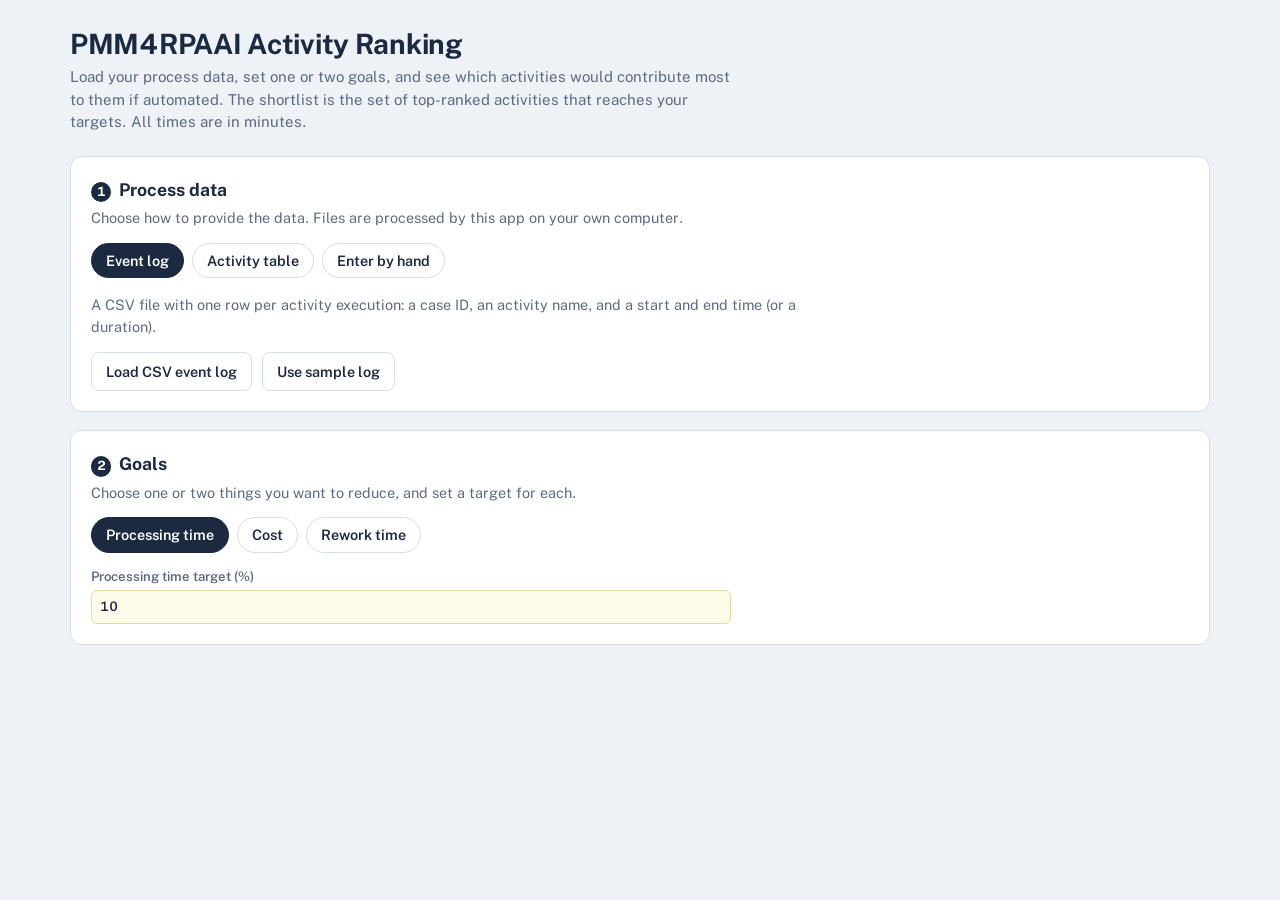
==== static/index.html @ 4bd6821d "Merge into one Python app with combined two-goal shortlist Replace the browser-only page with the Fl" ====
<!DOCTYPE html>
<html lang="en">
<head>
<meta charset="utf-8">
<meta name="viewport" content="width=device-width, initial-scale=1">
<title>PMM4RPAAI Activity Ranking</title>
<link rel="preconnect" href="https://fonts.googleapis.com">
<link rel="preconnect" href="https://fonts.gstatic.com" crossorigin>
<link href="https://fonts.googleapis.com/css2?family=Public+Sans:wght@400;500;600;700&display=swap" rel="stylesheet">
<link rel="stylesheet" href="style.css">
</head>
<body>
<div class="wrap">
  <h1>PMM4RPAAI Activity Ranking</h1>
  <p class="lede">Load your process data, set one or two goals, and see which activities would contribute most to them if automated. The shortlist is the set of top-ranked activities that reaches your targets. All times are in minutes.</p>

  <section class="panel" aria-labelledby="h-data">
    <h2 id="h-data"><span class="step">1</span>Process data</h2>
    <p class="sub">Choose how to provide the data. Files are processed by this app on your own computer.</p>
    <div class="pills" role="group" aria-label="Data source">
      <label><input type="radio" name="source" value="eventlog" checked><span>Event log</span></label>
      <label><input type="radio" name="source" value="activities"><span>Activity table</span></label>
      <label><input type="radio" name="source" value="manual"><span>Enter by hand</span></label>
    </div>

    <div id="src-eventlog" class="source">
      <p class="sub">A CSV file with one row per activity execution: a case ID, an activity name, and a start and end time (or a duration).</p>
      <div class="row">
        <label class="btn">Load CSV event log<input type="file" id="log-file" accept=".csv,.txt"></label>
        <button id="sample-btn" type="button">Use sample log</button>
        <span id="log-info" class="note inline"></span>
      </div>
      <div id="mapping" class="hidden">
        <div class="fields">
          <label class="f">Case ID<select id="m-case_id" data-field="case_id"></select></label>
          <label class="f">Activity<select id="m-activity" data-field="activity"></select></label>
          <label class="f">Start time<select id="m-start_time" data-field="start_time" data-optional></select></label>
          <label class="f">End time<select id="m-end_time" data-field="end_time" data-optional></select></label>
          <label class="f">Duration in minutes (if no end time)<select id="m-duration" data-field="duration" data-optional></select></label>
          <label class="f">Cost column (optional)<select id="m-cost" data-field="cost" data-optional></select></label>
          <label class="f">Hourly cost rate column (optional)<select id="m-rate" data-field="rate" data-optional></select></label>
          <label class="f">Default hourly cost rate<input type="number" id="default-rate" min="0" step="1" value="30"></label>
        </div>
        <p class="note">Cost per execution is taken from the cost column where it has a value. Otherwise it is processing time × the hourly rate, using the default rate when a row has no rate.</p>
      </div>
    </div>

    <div id="src-activities" class="source hidden">
      <p class="sub">A CSV file with one row per activity and its totals: activity, total_duration, total_cost, rework_duration.</p>
      <div class="row">
        <label class="f compact">Durations in the file are in
          <select id="duration-unit">
            <option value="hours" selected>hours</option>
            <option value="minutes">minutes</option>
            <option value="seconds">seconds</option>
          </select>
        </label>
        <label class="btn">Load CSV activity table<input type="file" id="table-file" accept=".csv,.txt"></label>
        <span id="table-info" class="note inline"></span>
      </div>
    </div>

    <div id="src-manual" class="source hidden">
      <p class="sub">Type the total processing time of the process and the time of each activity, in minutes. Executions (how many times the activity was performed) is optional, but needed for bot execution time and number of bots.</p>
      <label class="f compact">Total processing time of the process (minutes)
        <input type="number" id="total-time" min="0" step="any">
      </label>
      <div class="scroll">
        <table id="manual-table" class="entry">
          <thead><tr><th class="l">Activity</th><th>Time (min)</th><th>Executions</th><th></th></tr></thead>
          <tbody></tbody>
        </table>
      </div>
      <div class="row">
        <button id="add-row-btn" type="button">Add activity</button>
        <button id="manual-btn" type="button" class="primary">Use these times</button>
      </div>
    </div>

    <div id="upload-error" class="error hidden" role="alert"></div>
    <div id="upload-warnings" class="warnings hidden"></div>
  </section>

  <section class="panel" aria-labelledby="h-goals">
    <h2 id="h-goals"><span class="step">2</span>Goals</h2>
    <p class="sub">Choose one or two things you want to reduce, and set a target for each.</p>
    <div class="pills" role="group" aria-label="Goals" id="goal-pills">
      <label data-goal="reduce_total_duration"><input type="checkbox" name="goal" value="reduce_total_duration" checked><span>Processing time</span></label>
      <label data-goal="reduce_total_cost"><input type="checkbox" name="goal" value="reduce_total_cost"><span>Cost</span></label>
      <label data-goal="reduce_rework_duration"><input type="checkbox" name="goal" value="reduce_rework_duration"><span>Rework time</span></label>
    </div>
    <div class="fields narrow">
      <label class="f" id="tw-reduce_total_duration">Processing time target (%)<input type="number" id="tgt-reduce_total_duration" min="1" max="100" step="1" value="10"></label>
      <label class="f hidden" id="tw-reduce_total_cost">Cost target (%)<input type="number" id="tgt-reduce_total_cost" min="1" max="100" step="1" value="10"></label>
      <label class="f hidden" id="tw-reduce_rework_duration">Rework time target (%)<input type="number" id="tgt-reduce_rework_duration" min="1" max="100" step="1" value="10"></label>
    </div>
    <div id="rank-error" class="error hidden" role="alert"></div>
  </section>

  <section class="panel hidden" aria-labelledby="h-results" id="results-section">
    <h2 id="h-results"><span class="step">3</span>Ranked activities</h2>
    <p class="sub">Each activity is assumed to be 100% automated. Its share of the total is therefore the reduction it would contribute, and the cumulative column shows the running total against your target.</p>
    <div class="kpis" id="kpis"></div>
    <div id="status"></div>
    <div class="scroll">
      <table id="rank-table">
        <thead></thead>
        <tbody></tbody>
      </table>
    </div>
    <div class="row top-gap"><a id="export-link" class="btn primary" href="#">Export ranking (CSV)</a></div>
    <p class="note" id="combo-note"></p>
    <p class="note" id="total-note"></p>
    <p class="note">Activities that contribute nothing to the selected goals are left out of the ranking. Those with zero recorded time are treated as already automated.</p>
    <details id="metrics-details">
      <summary>All activity metrics</summary>
      <div class="scroll">
        <table id="activities-table">
          <thead></thead>
          <tbody></tbody>
        </table>
      </div>
    </details>
  </section>

  <section class="panel hidden" aria-labelledby="h-assess" id="assess-section">
    <h2 id="h-assess"><span class="step">4</span>Assess the shortlisted activities</h2>
    <p class="sub">Split each shortlisted activity into its tasks and give every task a value from 0 to 100
        on each criterion: how much it stands in the way of automation (0 = no obstacle, 100 = complete obstacle).
        Uncertain values take three estimates: optimistic, likely and pessimistic. Each result is calculated
        for all three, giving the Low / Mid / High levels the simulation needs.</p>

    <h3>Criterion weights</h3>
    <p class="hint">The same six values drive three outputs. Each output has its own weights (in %, each
        column summing to 100), because what blocks automation is not always what makes a bot fail or run slowly.</p>
    <code class="formula">weighted barrier W = Σ weight × value
automation feasibility = max(0, 100 − W_feasibility)
bot failure rate = lowest + (highest − lowest) × W_failure ÷ 100
bot time = task time × (lowest + (highest − lowest) × W_bot time ÷ 100)</code>
    <div class="scroll">
      <table id="weights-table">
        <thead><tr><th class="l">Criterion</th><th class="l">0 means</th><th class="l">100 means</th><th>Feasibility weight (%)</th>
            <th>Failure rate weight (%)</th><th>Bot time weight (%)</th></tr></thead>
        <tbody></tbody>
        <tfoot><tr><td colspan="3">Total</td><td id="weight-total-feasibility"></td>
            <td id="weight-total-failure"></td><td id="weight-total-bot_time"></td></tr></tfoot>
      </table>
    </div>

    <h3>Tasks</h3>
    <div id="task-forms"></div>

    <h3>Bot assumptions</h3>
    <p class="hint">The failure rate and bot time ranges come from published measurements (source under
        each group). Change them if you have better data for your process.</p>
    <div id="params-form" class="params-grid"></div>

    <button id="assess-btn" type="button" class="primary">Calculate</button>
    <div id="assess-error" class="error hidden" role="alert"></div>

    <div id="assess-results" class="hidden">
      <h3>Assessment</h3>
      <div id="assess-output"></div>
      <a id="sim-export-link" class="btn primary" href="#">Download simulation inputs (JSON)</a>
    </div>
  </section>
</div>
<div class="toast" id="toast" role="status" aria-live="polite"></div>

<script src="assessment.js"></script>
<script src="app.js"></script>
</body>
</html>
---- static/style.css ----
:root {
    --bg: #EEF2F6; --surface: #FFFFFF; --surface-2: #F6F8FA; --ink: #1B2A41; --muted: #5B6B82; --line: #D5DDE6;
    --accent: #0F7B6C; --accent-soft: #DDF1EC; --warn: #B23A48; --warn-soft: #F8E1E4;
    --caution: #7A5B00; --caution-soft: #FFF4D1;
    --input: #FFFBEA; --input-line: #E8D9A0; --focus: #2F6FDB;
    color-scheme: light;
}
@media (prefers-color-scheme: dark) {
    :root {
        --bg: #0F1622; --surface: #172131; --surface-2: #1D2A3D; --ink: #E6ECF4; --muted: #9AA9BE; --line: #2C3B52;
        --accent: #4CC7B0; --accent-soft: #163A35; --warn: #F0828E; --warn-soft: #43222A;
        --caution: #E8CD7A; --caution-soft: #3A3115;
        --input: #22282F; --input-line: #5A5130; --focus: #7FA8F0;
        color-scheme: dark;
    }
}

*, *::before, *::after { box-sizing: border-box; }

body {
    margin: 0;
    background: var(--bg);
    color: var(--ink);
    font-family: "Public Sans", system-ui, -apple-system, "Segoe UI", Roboto, sans-serif;
    font-size: 15px;
    line-height: 1.5;
    font-variant-numeric: tabular-nums;
}

.wrap { max-width: 1180px; margin: 0 auto; padding: 28px 20px 48px; }
h1 { font-size: 1.75rem; line-height: 1.15; margin: 0; font-weight: 700; letter-spacing: -0.01em; }
h2 { font-size: 1.1rem; margin: 0 0 4px; font-weight: 700; }
h3 { font-size: 1rem; margin: 22px 0 4px; font-weight: 700; }
h4 { font-size: 0.95rem; margin: 14px 0 4px; font-weight: 700; }
.lede { margin: 6px 0 22px; color: var(--muted); max-width: 75ch; }

section.panel { background: var(--surface); border: 1px solid var(--line); border-radius: 12px; padding: 20px; margin-bottom: 18px; }
.step { display: inline-block; min-width: 1.6em; height: 1.6em; line-height: 1.6em; text-align: center; border-radius: 50%; background: var(--ink); color: var(--surface); font-size: 0.8rem; font-weight: 700; margin-right: 8px; }
.sub { color: var(--muted); margin: 0 0 14px; font-size: 0.9rem; max-width: 85ch; }
.hint { color: var(--muted); font-size: 0.85rem; margin: 4px 0 10px; max-width: 95ch; }
.note { font-size: 0.82rem; color: var(--muted); margin: 10px 0 0; max-width: 90ch; }
.note.inline { margin: 0; }
.note:empty { display: none; }
.hidden, [hidden] { display: none !important; }

/* Buttons */
button, .btn {
    font: inherit; font-weight: 600; font-size: 0.9rem; border-radius: 8px; padding: 8px 14px;
    border: 1px solid var(--line); background: var(--surface); color: var(--ink); cursor: pointer;
    text-decoration: none; position: relative; display: inline-flex; align-items: center;
}
button:hover, .btn:hover { border-color: var(--muted); }
button.primary, .btn.primary { background: var(--ink); color: var(--surface); border-color: var(--ink); }
button:focus-visible, .btn:focus-visible, input:focus-visible, select:focus-visible, label.btn:focus-within, summary:focus-visible { outline: 2px solid var(--focus); outline-offset: 2px; }
.btn input[type=file] { position: absolute; width: 1px; height: 1px; opacity: 0; }
button.remove-row { border: none; background: none; color: var(--warn); padding: 2px 8px; font-size: 1.1rem; }
button.remove-row:hover { background: var(--warn-soft); }
button.secondary { margin-top: 8px; }

.row { display: flex; flex-wrap: wrap; gap: 10px; align-items: center; }
.row.top-gap, .source > .row:last-child { margin-top: 12px; }
.source { margin-top: 16px; }

/* Inputs */
.fields { display: grid; grid-template-columns: repeat(auto-fit, minmax(170px, 1fr)); gap: 12px; margin-top: 14px; }
.fields.narrow { max-width: 640px; }
label.f { display: flex; flex-direction: column; gap: 4px; font-size: 0.82rem; font-weight: 600; color: var(--muted); }
label.f.compact { max-width: 320px; }
select, input[type=number], input[type=text] {
    font: inherit; color: var(--ink); background: var(--input); border: 1px solid var(--input-line);
    border-radius: 6px; padding: 6px 8px; width: 100%; font-variant-numeric: tabular-nums;
}

/* Pills (data source and goals) */
.pills { display: flex; flex-wrap: wrap; gap: 8px; }
.pills label { border: 1px solid var(--line); border-radius: 999px; padding: 6px 14px; cursor: pointer; font-weight: 600; font-size: 0.9rem; }
.pills input { position: absolute; opacity: 0; }
.pills label:has(input:checked) { background: var(--ink); border-color: var(--ink); color: var(--surface); }
.pills label:has(input:focus-visible) { outline: 2px solid var(--focus); outline-offset: 2px; }

/* Messages */
.status { border-radius: 10px; padding: 12px 14px; font-weight: 600; margin: 0 0 10px; }
.status.ok { background: var(--accent-soft); color: var(--accent); }
.status.bad { background: var(--warn-soft); color: var(--warn); }
.error { background: var(--warn-soft); color: var(--warn); border-radius: 10px; padding: 10px 14px; margin-top: 12px; font-weight: 600; }
.warnings { background: var(--caution-soft); color: var(--caution); border-radius: 10px; padding: 10px 14px; margin-top: 12px; font-size: 0.88rem; }
.warnings ul { margin: 0; padding-left: 18px; }

/* Tables */
.scroll, .table-scroll { overflow-x: auto; -webkit-overflow-scrolling: touch; }
table { border-collapse: separate; border-spacing: 0; width: 100%; margin-top: 8px; }
th, td { padding: 7px 8px; text-align: right; border-bottom: 1px solid var(--line); white-space: nowrap; }
th { font-size: 0.78rem; font-weight: 600; color: var(--muted); vertical-align: bottom; white-space: normal; line-height: 1.25; }
td.l, th.l, td:first-child, th:first-child { text-align: left; }
td.c, th.c { text-align: center; }
th.grp { border-bottom: 2px solid var(--accent); color: var(--ink); }
th.sep, td.sep { border-left: 1px solid var(--line); }
tr.short td, tr.candidate td { background: var(--accent-soft); }
tr.auto td { color: var(--muted); }
tfoot td { font-weight: 700; }
td input { width: 76px; text-align: center; padding: 4px 6px; }
.tag { display: inline-block; border-radius: 999px; padding: 1px 9px; font-size: 0.76rem; font-weight: 700; background: var(--accent); color: var(--surface); }
.tag.grey { background: var(--line); color: var(--muted); }
.bar { height: 6px; border-radius: 3px; background: var(--surface-2); overflow: hidden; margin-top: 3px; min-width: 90px; }
.bar > span { display: block; height: 100%; background: var(--accent); }
tr.short .bar { background: var(--surface); }

table.entry { max-width: 640px; }
table.entry td:first-child input { width: 100%; text-align: left; }
table.entry td:last-child { width: 1%; }

/* KPIs */
.kpis { display: grid; grid-template-columns: repeat(auto-fit, minmax(150px, 1fr)); gap: 10px; margin-bottom: 14px; }
.kpi { background: var(--surface-2); border-radius: 10px; padding: 10px 12px; }
.kpi b { display: block; font-size: 1.25rem; line-height: 1.2; }
.kpi span { font-size: 0.78rem; color: var(--muted); font-weight: 600; }

details { margin-top: 16px; }
summary { cursor: pointer; font-weight: 600; font-size: 0.9rem; color: var(--muted); }

/* Assessment step */
code.formula { display: block; white-space: pre-wrap; background: var(--surface-2); padding: 8px 10px; border-radius: 8px; font-size: 0.8rem; margin: 6px 0 8px; }
.scale-hint { display: block; color: var(--muted); font-size: 0.75rem; font-weight: 400; }
.activity-card { border: 1px solid var(--line); border-radius: 10px; padding: 12px 14px; margin: 10px 0 14px; }
.activity-card h4 { margin: 0 0 4px; font-size: 1rem; }
.task-table th { text-align: center; }
.task-table input { width: 64px; }
.task-table input.t-name { width: 170px; text-align: left; }
.sim-table { max-width: 680px; }
.sim-table code { color: var(--muted); font-size: 0.75rem; }
#weights-table td { white-space: normal; }
#weights-table tfoot td.not-met { color: var(--warn); }
.params-grid { display: grid; grid-template-columns: repeat(auto-fit, minmax(280px, 1fr)); gap: 12px; margin-bottom: 16px; }
.param-group { background: var(--surface-2); border-radius: 10px; padding: 12px 14px; }
.param-group h4 { margin: 0 0 4px; }
.param-group .formula { background: var(--surface); font-size: 0.75rem; padding: 4px 6px; }
.param-group .source { font-size: 0.75rem; color: var(--muted); margin: 0 0 6px; }
.param-row { display: flex; justify-content: space-between; align-items: center; gap: 10px; font-size: 0.85rem; margin: 8px 0; }
.param-input { display: flex; align-items: center; gap: 4px; white-space: nowrap; }
.param-input input { width: 76px; }
.param-input .unit { color: var(--muted); font-size: 0.8rem; min-width: 28px; }
.param-summary { margin: 8px 0 0; font-size: 0.8rem; color: var(--accent); font-weight: 600; }
#assess-results .btn { margin-top: 6px; }

.toast { position: fixed; left: 50%; bottom: 20px; transform: translateX(-50%); background: var(--ink); color: var(--surface); padding: 10px 16px; border-radius: 8px; font-size: 0.9rem; opacity: 0; pointer-events: none; transition: opacity 0.2s; max-width: 90vw; z-index: 20; }
.toast.show { opacity: 1; }
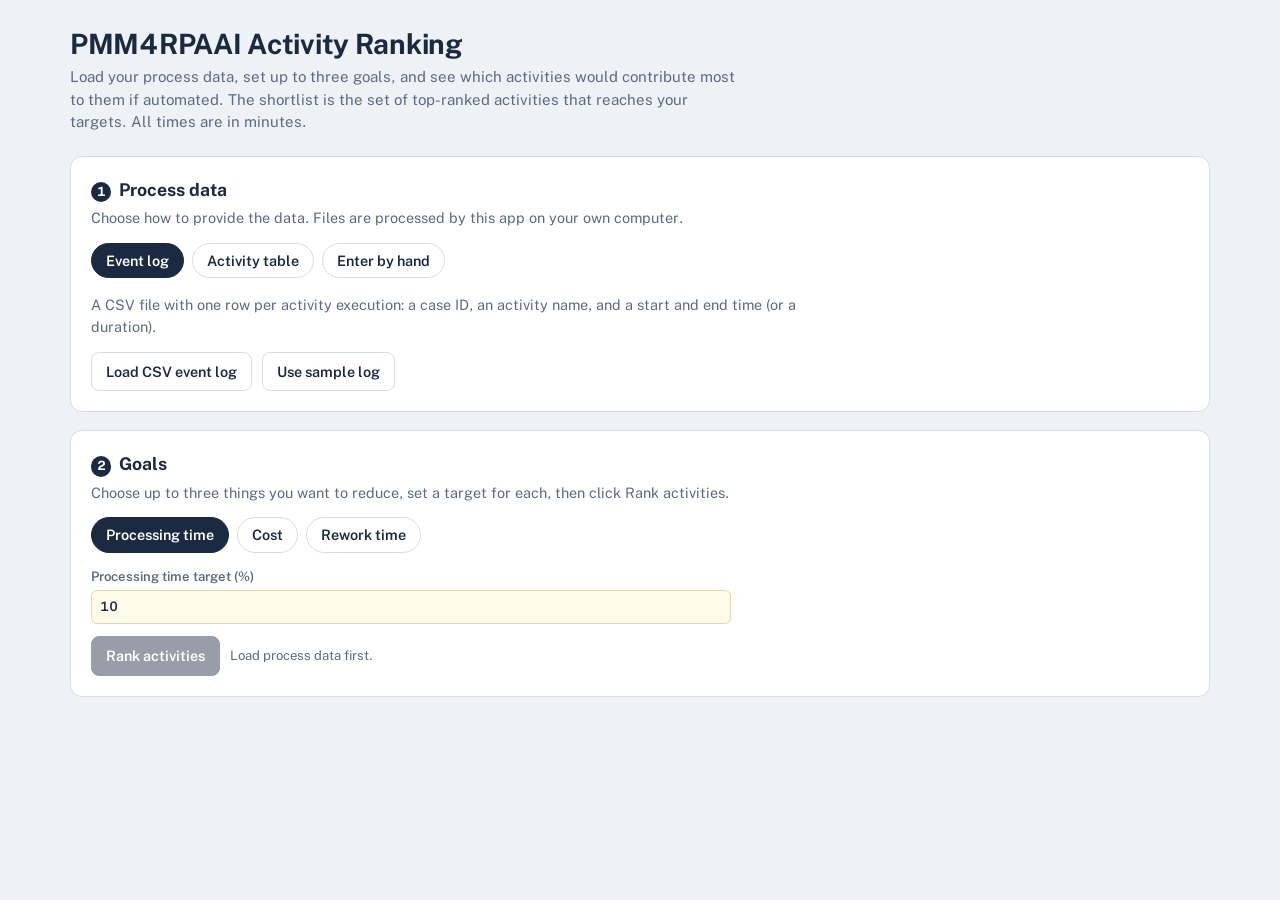
==== commit 8cc9aad7: "Allow three goals and add a Rank activities button - All three goals can be selected at once; the co" ====
--- a/static/index.html
+++ b/static/index.html
@@ -12,7 +12,7 @@
 <body>
 <div class="wrap">
   <h1>PMM4RPAAI Activity Ranking</h1>
-  <p class="lede">Load your process data, set one or two goals, and see which activities would contribute most to them if automated. The shortlist is the set of top-ranked activities that reaches your targets. All times are in minutes.</p>
+  <p class="lede">Load your process data, set up to three goals, and see which activities would contribute most to them if automated. The shortlist is the set of top-ranked activities that reaches your targets. All times are in minutes.</p>
 
   <section class="panel" aria-labelledby="h-data">
     <h2 id="h-data"><span class="step">1</span>Process data</h2>
@@ -83,7 +83,7 @@
 
   <section class="panel" aria-labelledby="h-goals">
     <h2 id="h-goals"><span class="step">2</span>Goals</h2>
-    <p class="sub">Choose one or two things you want to reduce, and set a target for each.</p>
+    <p class="sub">Choose up to three things you want to reduce, set a target for each, then click Rank activities.</p>
     <div class="pills" role="group" aria-label="Goals" id="goal-pills">
       <label data-goal="reduce_total_duration"><input type="checkbox" name="goal" value="reduce_total_duration" checked><span>Processing time</span></label>
       <label data-goal="reduce_total_cost"><input type="checkbox" name="goal" value="reduce_total_cost"><span>Cost</span></label>
@@ -93,6 +93,10 @@
       <label class="f" id="tw-reduce_total_duration">Processing time target (%)<input type="number" id="tgt-reduce_total_duration" min="1" max="100" step="1" value="10"></label>
       <label class="f hidden" id="tw-reduce_total_cost">Cost target (%)<input type="number" id="tgt-reduce_total_cost" min="1" max="100" step="1" value="10"></label>
       <label class="f hidden" id="tw-reduce_rework_duration">Rework time target (%)<input type="number" id="tgt-reduce_rework_duration" min="1" max="100" step="1" value="10"></label>
+    </div>
+    <div class="row top-gap">
+      <button id="rank-btn" type="button" class="primary" disabled>Rank activities</button>
+      <span id="rank-hint" class="note inline" role="status">Load process data first.</span>
     </div>
     <div id="rank-error" class="error hidden" role="alert"></div>
   </section>
--- a/static/style.css
+++ b/static/style.css
@@ -50,6 +50,7 @@
     text-decoration: none; position: relative; display: inline-flex; align-items: center;
 }
 button:hover, .btn:hover { border-color: var(--muted); }
+button:disabled { opacity: 0.45; cursor: not-allowed; }
 button.primary, .btn.primary { background: var(--ink); color: var(--surface); border-color: var(--ink); }
 button:focus-visible, .btn:focus-visible, input:focus-visible, select:focus-visible, label.btn:focus-within, summary:focus-visible { outline: 2px solid var(--focus); outline-offset: 2px; }
 .btn input[type=file] { position: absolute; width: 1px; height: 1px; opacity: 0; }
@@ -101,7 +102,7 @@
 td input { width: 76px; text-align: center; padding: 4px 6px; }
 .tag { display: inline-block; border-radius: 999px; padding: 1px 9px; font-size: 0.76rem; font-weight: 700; background: var(--accent); color: var(--surface); }
 .tag.grey { background: var(--line); color: var(--muted); }
-.bar { height: 6px; border-radius: 3px; background: var(--surface-2); overflow: hidden; margin-top: 3px; min-width: 90px; }
+.bar { height: 6px; border-radius: 3px; background: var(--surface-2); overflow: hidden; margin-top: 3px; min-width: 56px; }
 .bar > span { display: block; height: 100%; background: var(--accent); }
 tr.short .bar { background: var(--surface); }
 
